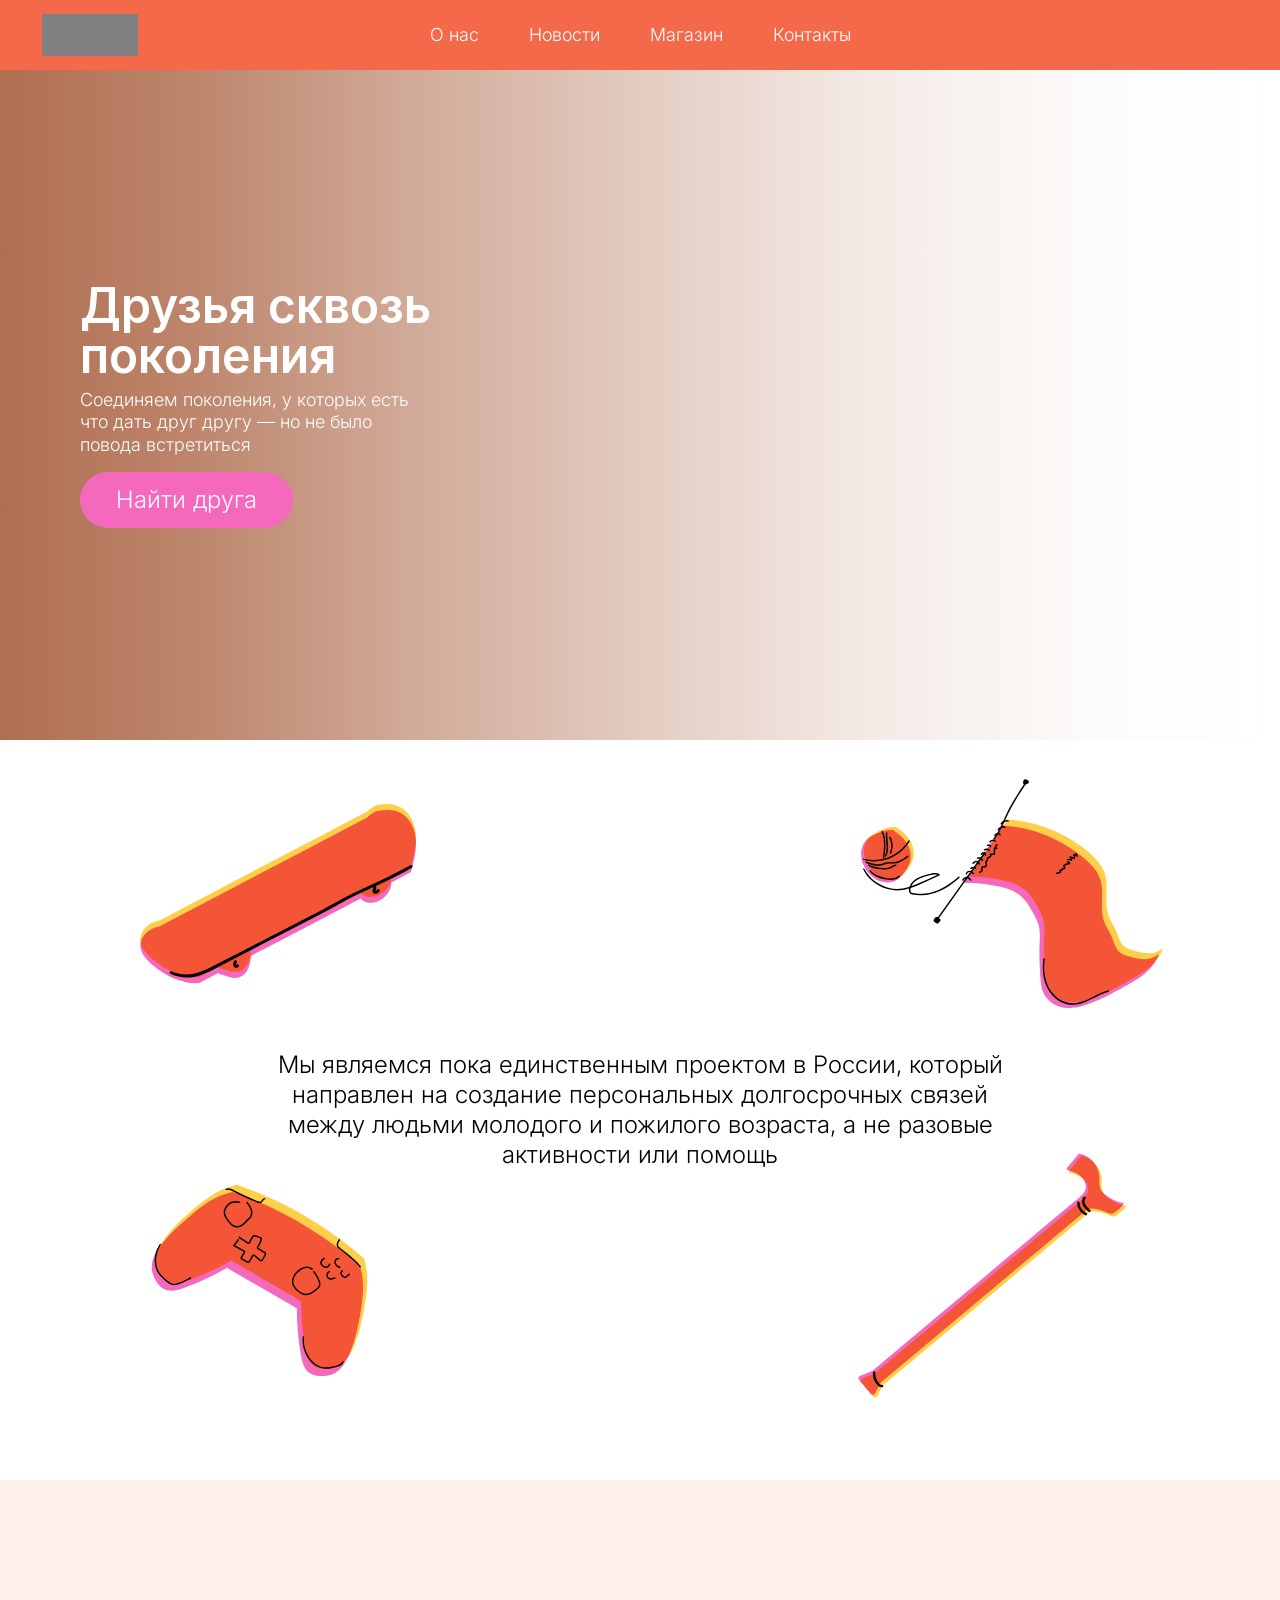
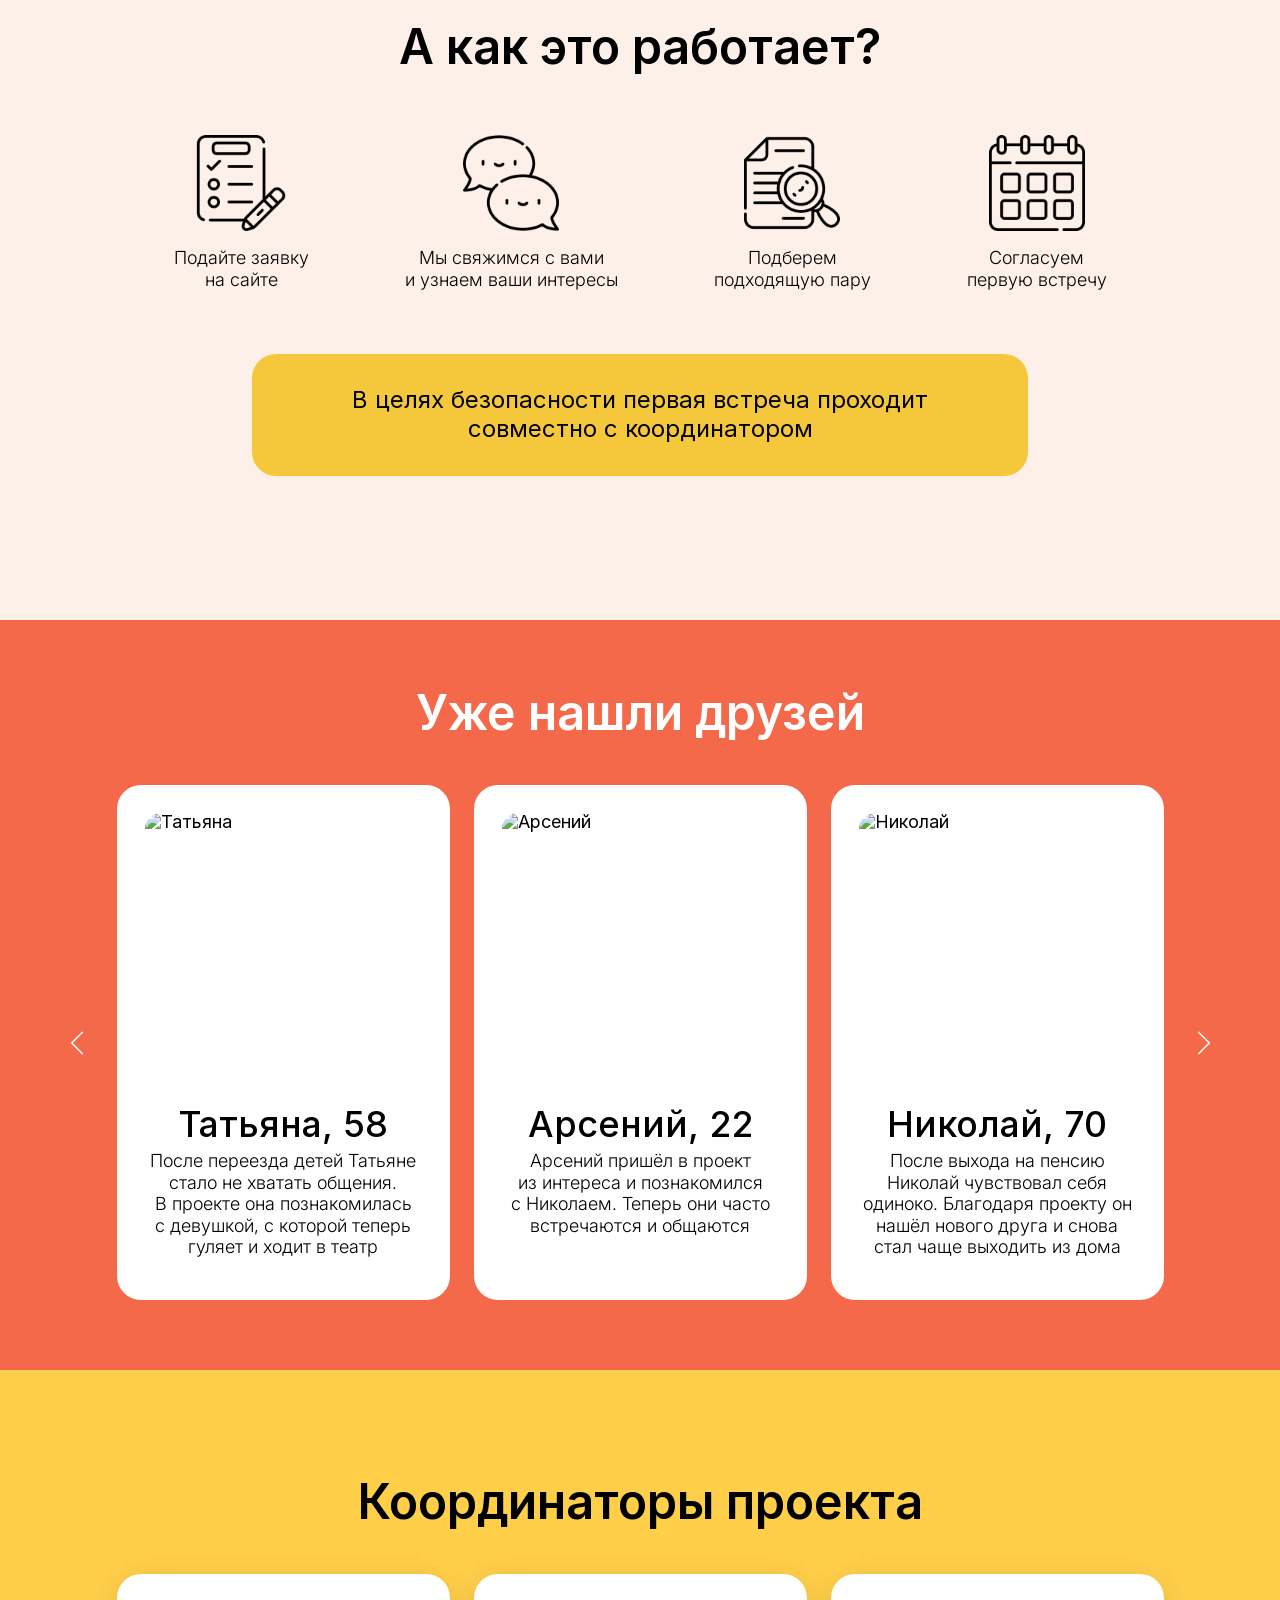
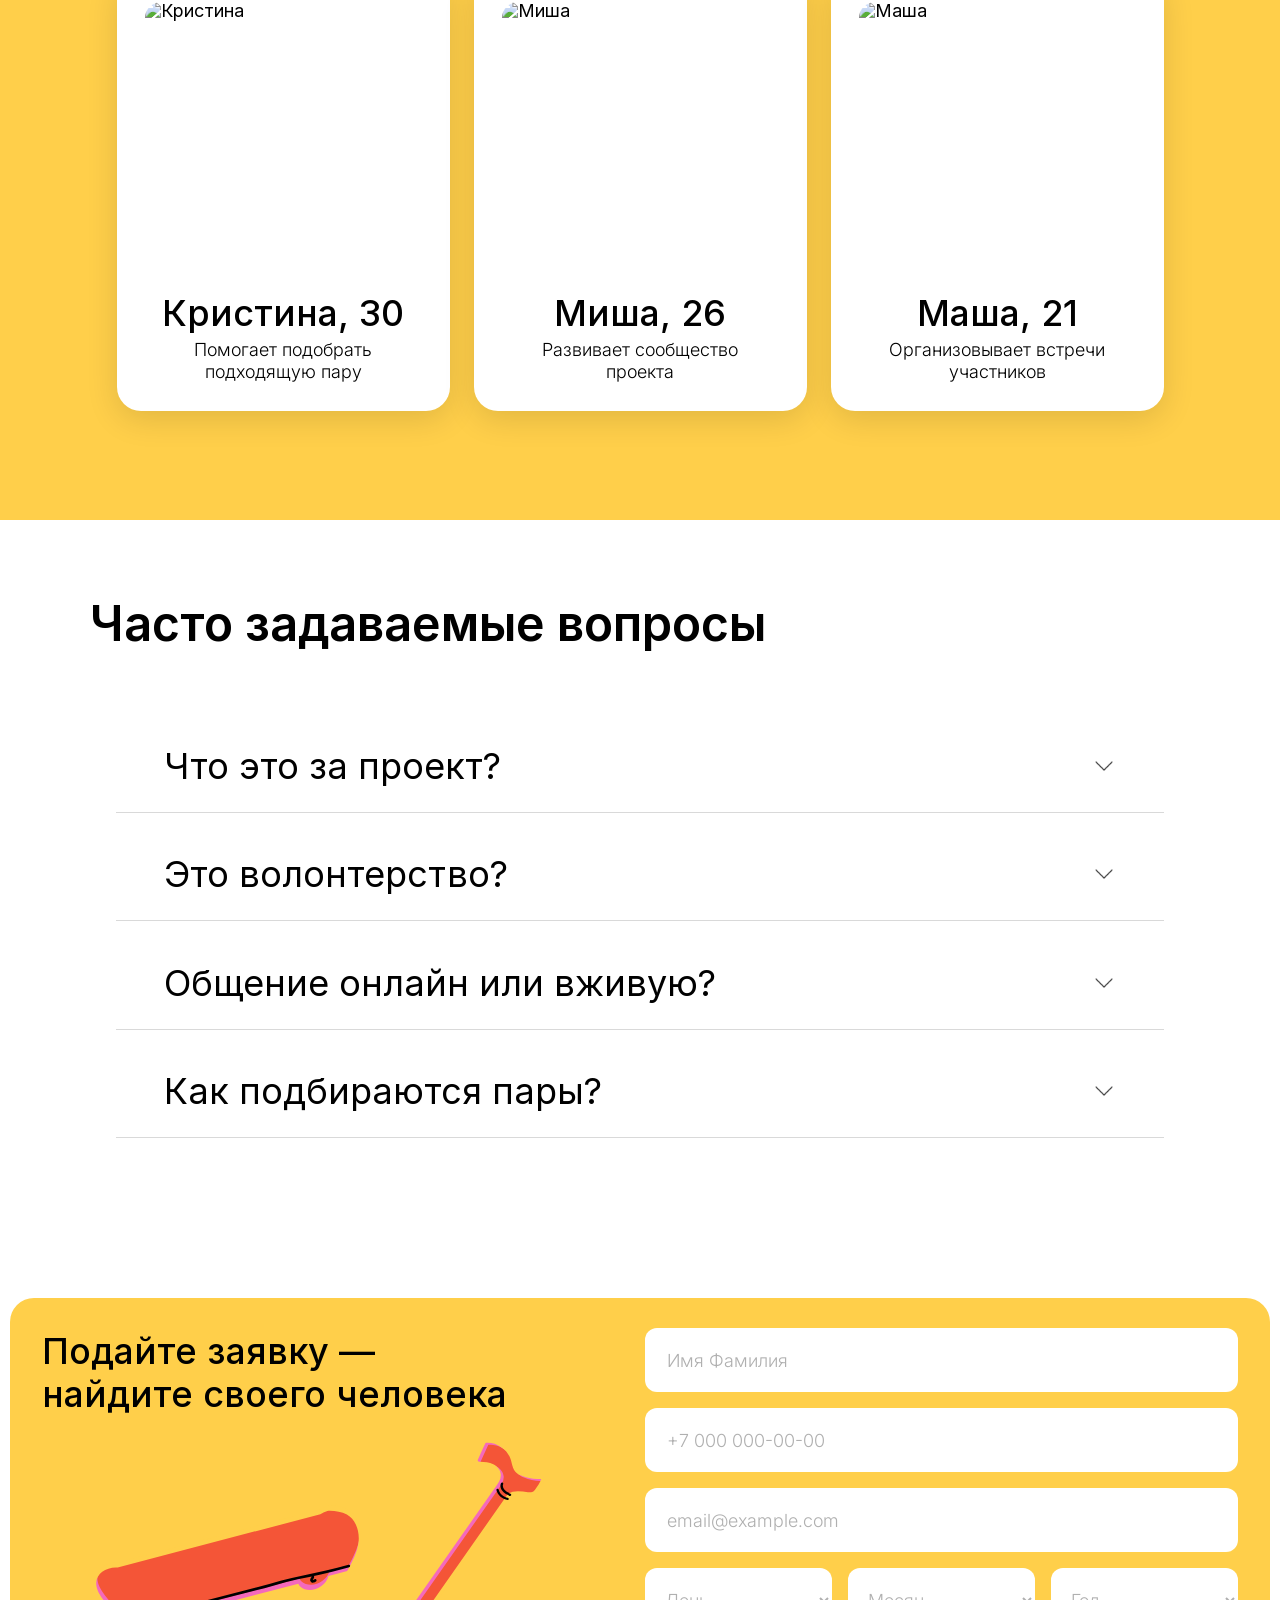
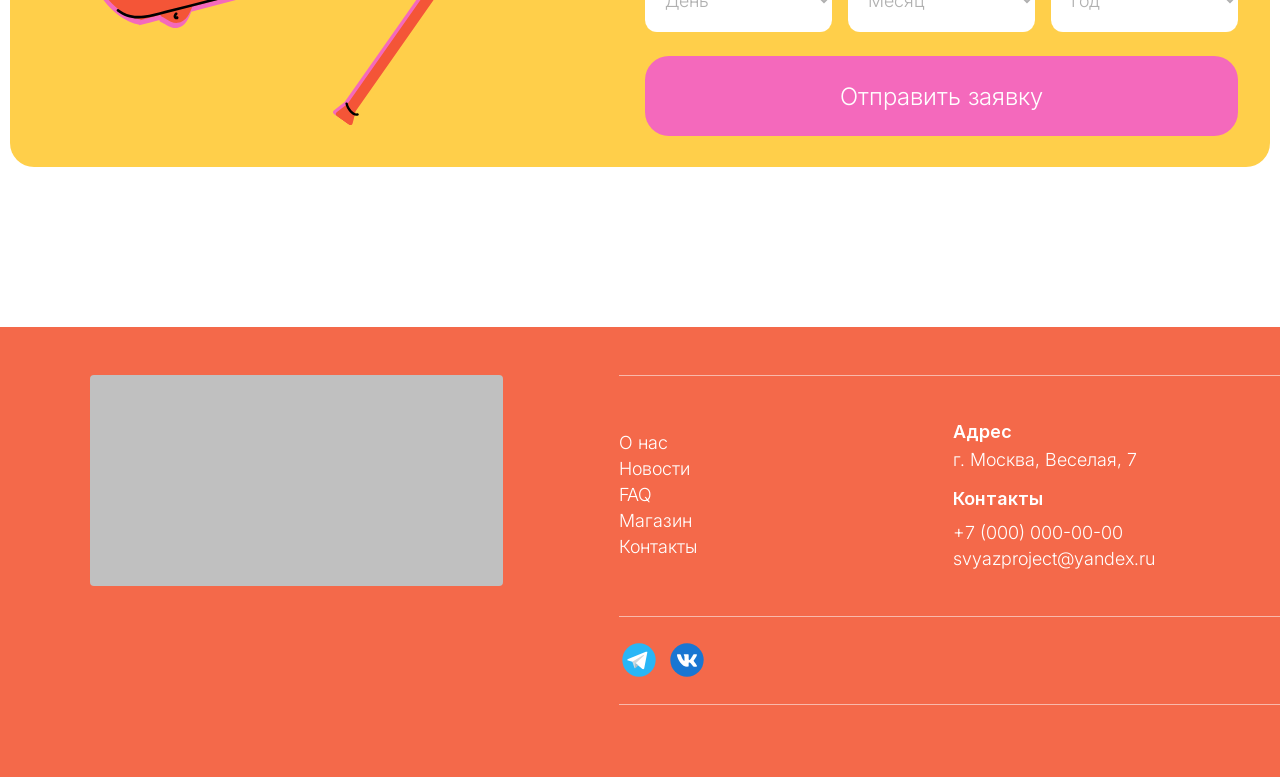
==== index.html @ 75247fa6 "Initial commit: project site" ====
﻿<!doctype html>
<html lang="ru">
  <head>
    <meta charset="UTF-8" />
    <meta name="viewport" content="width=device-width, initial-scale=1.0" />
    <title>Социальный проект "Связь"</title>
    <link rel="stylesheet" href="stylesheets/style.css" />
    <script src="javascripts/scripts.js" defer></script>
  </head>
  <body>
    <nav class="header">
      <a href="index.html"> <div class="logotype"></div></a>
      <a class="headerLink" href="about.html">О нас</a>
      <a class="headerLink" href="news.html">Новости</a>
      <a class="headerLink" href="shop.html">Магазин</a>
      <a class="headerLink" href="contacts.html">Контакты</a>
    </nav>

    <section class="hero">
      <video class="heroBg" autoplay muted loop playsinline>
        <source src="images/видео.mp4" type="video/mp4" />
      </video>
      <div class="heroContent">
        <h1 class="heroTitle">Друзья сквозь поколения</h1>
        <p class="heroSubtitle">
          Соединяем поколения, у которых есть<br />что дать друг другу — но не
          было<br />повода встретиться
        </p>
        <a href="#applicationForm" class="heroButton">Найти друга</a>
      </div>
    </section>

    <div class="introduction">
      <img
        src="images/Asset 7.svg"
        alt=""
        class="introDecor introDecorSkateboard"
      />
      <img src="images/Asset 13.svg" alt="" class="introDecor introDecorYarn" />
      <img
        src="images/Asset 12.svg"
        alt=""
        class="introDecor introDecorGamepad"
      />
      <img src="images/Asset 8.svg" alt="" class="introDecor introDecorCane" />
      <div class="introductionContent">
        <p>
          Мы являемся пока единственным проектом в России, который направлен на
          создание персональных долгосрочных связей между людьми молодого и
          пожилого возраста, а не разовые активности или помощь
        </p>
      </div>
    </div>

    <div class="howItWorks">
      <h2 class="howItWorksTitle">А как это работает?</h2>
      <div class="howItWorksSteps">
        <div class="howItWorksStep">
          <img
            src="icons/free-icon-check-list-3300211.png"
            alt="Заявка"
            class="howItWorksIcon"
          />
          <p>Подайте заявку<br />на сайте</p>
        </div>
        <div class="howItWorksStep">
          <img
            src="icons/free-icon-chat-874655.png"
            alt="Связь"
            class="howItWorksIcon"
          />
          <p>Мы свяжимся с вами<br />и узнаем ваши интересы</p>
        </div>
        <div class="howItWorksStep">
          <img
            src="icons/free-icon-test-730418.png"
            alt="Подбор"
            class="howItWorksIcon"
          />
          <p>Подберем<br />подходящую пару</p>
        </div>
        <div class="howItWorksStep">
          <img
            src="icons/free-icon-calendar-8080635.png"
            alt="Встреча"
            class="howItWorksIcon"
          />
          <p>Согласуем<br />первую встречу</p>
        </div>
      </div>
      <div class="howItWorksBanner">
        <p>
          В целях безопасности первая встреча проходит<br />совместно с
          координатором
        </p>
      </div>
    </div>

    <div class="HaveFoundFriends">
      <h2 class="haveFoundFriendsTitle">Уже нашли друзей</h2>
      <div class="carouselWrapper">
        <button class="carouselArrow carouselArrowLeft" id="prevBtn">
          <img src="icons/free-icon-chevron-down-17286296.png" alt="Назад" />
        </button>
        <div class="carouselViewport">
          <div class="carouselTrack" id="carouselTrack">
            <div class="friendCard">
              <img
                src="images/Different Slavic woman 45-58.png"
                alt="Татьяна"
                class="friendCardPhoto"
              />
              <div class="friendCardText">
                <h3 class="friendCardName">Татьяна, 58</h3>
                <p class="friendCardDesc">
                  После переезда детей Татьяне стало не хватать общения.<br />
                  В проекте она познакомилась <br />с девушкой, с которой теперь
                  гуляет и ходит в театр
                </p>
              </div>
            </div>
            <div class="friendCard">
              <img
                src="images/Young Slavic man portrait 1.png"
                alt="Арсений"
                class="friendCardPhoto"
              />
              <div class="friendCardText">
                <h3 class="friendCardName">Арсений, 22</h3>
                <p class="friendCardDesc">
                  Арсений пришёл в проект <br />из интереса и познакомился<br />
                  с Николаем. Теперь они часто встречаются и общаются
                </p>
              </div>
            </div>
            <div class="friendCard">
              <img
                src="images/Elder Slavic man 70.png"
                alt="Николай"
                class="friendCardPhoto"
              />
              <div class="friendCardText">
                <h3 class="friendCardName">Николай, 70</h3>
                <p class="friendCardDesc">
                  После выхода на пенсию Николай чувствовал себя одиноко.
                  Благодаря проекту он нашёл нового друга и снова стал чаще
                  выходить из дома
                </p>
              </div>
            </div>
            <div class="friendCard">
              <img
                src="images/Different Slavic woman_ 58.png"
                alt="Елена"
                class="friendCardPhoto"
              />
              <div class="friendCardText">
                <h3 class="friendCardName">Елена, 50</h3>
                <p class="friendCardDesc">
                  Елена давно хотела найти единомышленников. В проекте она
                  познакомилась с молодым человеком, с которым они занимаются
                  живописью
                </p>
              </div>
            </div>
            <div class="friendCard">
              <img
                src="images/Young Slavic man portrait 2.png"
                alt="Дмитрий"
                class="friendCardPhoto"
              />
              <div class="friendCardText">
                <h3 class="friendCardName">Дмитрий, 25</h3>
                <p class="friendCardDesc">
                  Дмитрий хотел поделиться своим опытом с людьми старшего
                  поколения. В проекте он нашёл наставника и близкого друга
                </p>
              </div>
            </div>
          </div>
        </div>
        <button class="carouselArrow carouselArrowRight" id="nextBtn">
          <img src="icons/free-icon-chevron-down-17286296.png" alt="Вперёд" />
        </button>
      </div>
    </div>

    <div class="Coordinators">
      <h2 class="coordinatorsTitle">Координаторы проекта</h2>
      <div class="coordinatorsCards">
        <div class="coordinatorCard">
          <img
            src="images/Different woman_ 30.png"
            alt="Кристина"
            class="friendCardPhoto"
          />
          <div class="coordinatorCardText">
            <h3 class="friendCardName">Кристина, 30</h3>
            <p class="friendCardDesc">Помогает подобрать подходящую пару</p>
          </div>
        </div>
        <div class="coordinatorCard">
          <img
            src="images/Man_ 26 _ Instagram style.png"
            alt="Миша"
            class="friendCardPhoto"
          />
          <div class="coordinatorCardText">
            <h3 class="friendCardName">Миша, 26</h3>
            <p class="friendCardDesc">
              Развивает сообщество<br />
              проекта
            </p>
          </div>
        </div>
        <div class="coordinatorCard">
          <img
            src="images/Woman_ 21 _ Instagram style.png"
            alt="Маша"
            class="friendCardPhoto"
          />
          <div class="coordinatorCardText">
            <h3 class="friendCardName">Маша, 21</h3>
            <p class="friendCardDesc">Организовывает встречи участников</p>
          </div>
        </div>
      </div>
    </div>

    <div class="faq">
      <h2 class="faqTitle">Часто задаваемые вопросы</h2>
      <div class="faqList">
        <div class="faqItem">
          <button class="faqQuestion">
            <span>Что это за проект?</span>
            <img
              src="icons/free-icon-chevron-down-17286296.png"
              alt=""
              class="faqChevron"
            />
          </button>
          <div class="faqAnswer">
            <p>
              «Связь» — социальный проект, который соединяет молодых людей и
              людей старшего возраста для долгосрочной дружбы. Мы подбираем пары
              по интересам и сопровождаем их на протяжении всего общения.
            </p>
          </div>
          <div class="faqDivider"></div>
        </div>

        <div class="faqItem">
          <button class="faqQuestion">
            <span>Это волонтерство?</span>
            <img
              src="icons/free-icon-chevron-down-17286296.png"
              alt=""
              class="faqChevron"
            />
          </button>
          <div class="faqAnswer">
            <p>
              Мы не называем это волонтерством, потому что общение
              взаимовыгодно: обе стороны получают новые знакомства, опыт и
              поддержку. Участие добровольное и бесплатное.
            </p>
          </div>
          <div class="faqDivider"></div>
        </div>

        <div class="faqItem">
          <button class="faqQuestion">
            <span>Общение онлайн или вживую?</span>
            <img
              src="icons/free-icon-chevron-down-17286296.png"
              alt=""
              class="faqChevron"
            />
          </button>
          <div class="faqAnswer">
            <p>
              Мы ориентируемся на живые встречи — прогулки, совместные занятия,
              посещение мероприятий.
            </p>
          </div>
          <div class="faqDivider"></div>
        </div>

        <div class="faqItem">
          <button class="faqQuestion">
            <span>Как подбираются пары?</span>
            <img
              src="icons/free-icon-chevron-down-17286296.png"
              alt=""
              class="faqChevron"
            />
          </button>
          <div class="faqAnswer">
            <p>
              После подачи заявки координатор связывается с вами и узнаёт ваши
              интересы, график и пожелания. На основе этого мы подбираем
              подходящего человека вручную.
            </p>
          </div>
          <div class="faqDivider"></div>
        </div>
      </div>
    </div>

    <div class="applicationForm" id="applicationForm">
      <div class="appFormCard">
        <div class="appFormLeft">
          <h2 class="appFormTitle">
            Подайте заявку —<br />найдите своего человека
          </h2>
          <img src="images/Asset 7.svg" alt="" class="appFormDecorSkateboard" />
          <img src="images/Asset 8.svg" alt="" class="appFormDecorCane" />
        </div>
        <form class="appFormFields" id="appForm" novalidate>
          <input
            type="text"
            class="appFormInput"
            id="fullName"
            placeholder="Имя Фамилия"
            autocomplete="name"
          />
          <input
            type="tel"
            class="appFormInput"
            id="phone"
            placeholder="+7 000 000-00-00"
            autocomplete="tel"
          />
          <input
            type="email"
            class="appFormInput"
            id="email"
            placeholder="email@example.com"
            autocomplete="email"
          />
          <div class="appFormDateRow">
            <select class="appFormSelect" id="daySelect">
              <option value="" disabled selected>День</option>
            </select>
            <select class="appFormSelect" id="monthSelect">
              <option value="" disabled selected>Месяц</option>
              <option value="1">Январь</option>
              <option value="2">Февраль</option>
              <option value="3">Март</option>
              <option value="4">Апрель</option>
              <option value="5">Май</option>
              <option value="6">Июнь</option>
              <option value="7">Июль</option>
              <option value="8">Август</option>
              <option value="9">Сентябрь</option>
              <option value="10">Октябрь</option>
              <option value="11">Ноябрь</option>
              <option value="12">Декабрь</option>
            </select>
            <select class="appFormSelect" id="yearSelect">
              <option value="" disabled selected>Год</option>
            </select>
          </div>
          <button type="submit" class="appFormButton">Отправить заявку</button>
        </form>
      </div>
    </div>

    <footer class="footer">
      <div class="footerDivider"></div>
      <div class="footerMain">
        <a href="index.html" class="footerLogo"></a>
        <nav class="footerNav">
          <a href="about.html" class="footerNavLink">О нас</a>
          <a href="news.html" class="footerNavLink">Новости</a>
          <a href="404.html" class="footerNavLink">FAQ</a>
          <a href="shop.html" class="footerNavLink">Магазин</a>
          <a href="contacts.html" class="footerNavLink">Контакты</a>
        </nav>
        <div class="footerContacts">
          <div class="footerContactBlock">
            <p class="footerAdressTitle">Адрес</p>
            <p class="footerAdressText">
              г. Москва, Веселая, 7
            </p>
          </div>
          <div class="footerContactBlock">
            <p class="footerContactTitle">Контакты</p>
            <div class="footerContactDetails">
              <p class="footerContactText">+7 (000) 000-00-00</p>
              <p class="footerContactText">svyazproject@yandex.ru</p>
            </div>
          </div>
        </div>
      </div>
      <div class="footerDivider"></div>
      <div class="footerSocial">
        <a href="404.html" class="footerSocialLink">
          <img
            src="icons/icons8-телеграм.svg"
            alt="Telegram"
            width="40"
            height="40"
          />
        </a>
        <a href="404.html" class="footerSocialLink">
          <img
            src="icons/icons8-vk-в-круге.svg"
            alt="ВКонтакте"
            width="40"
            height="40"
          />
        </a>
      </div>
      <div class="footerDivider"></div>
    </footer>
  </body>
</html>
---- stylesheets/style.css ----
@import "reset.css";
@import "fonts.css";
@import "layout.css";
@import "animation.css";
@import "adaptive.css";
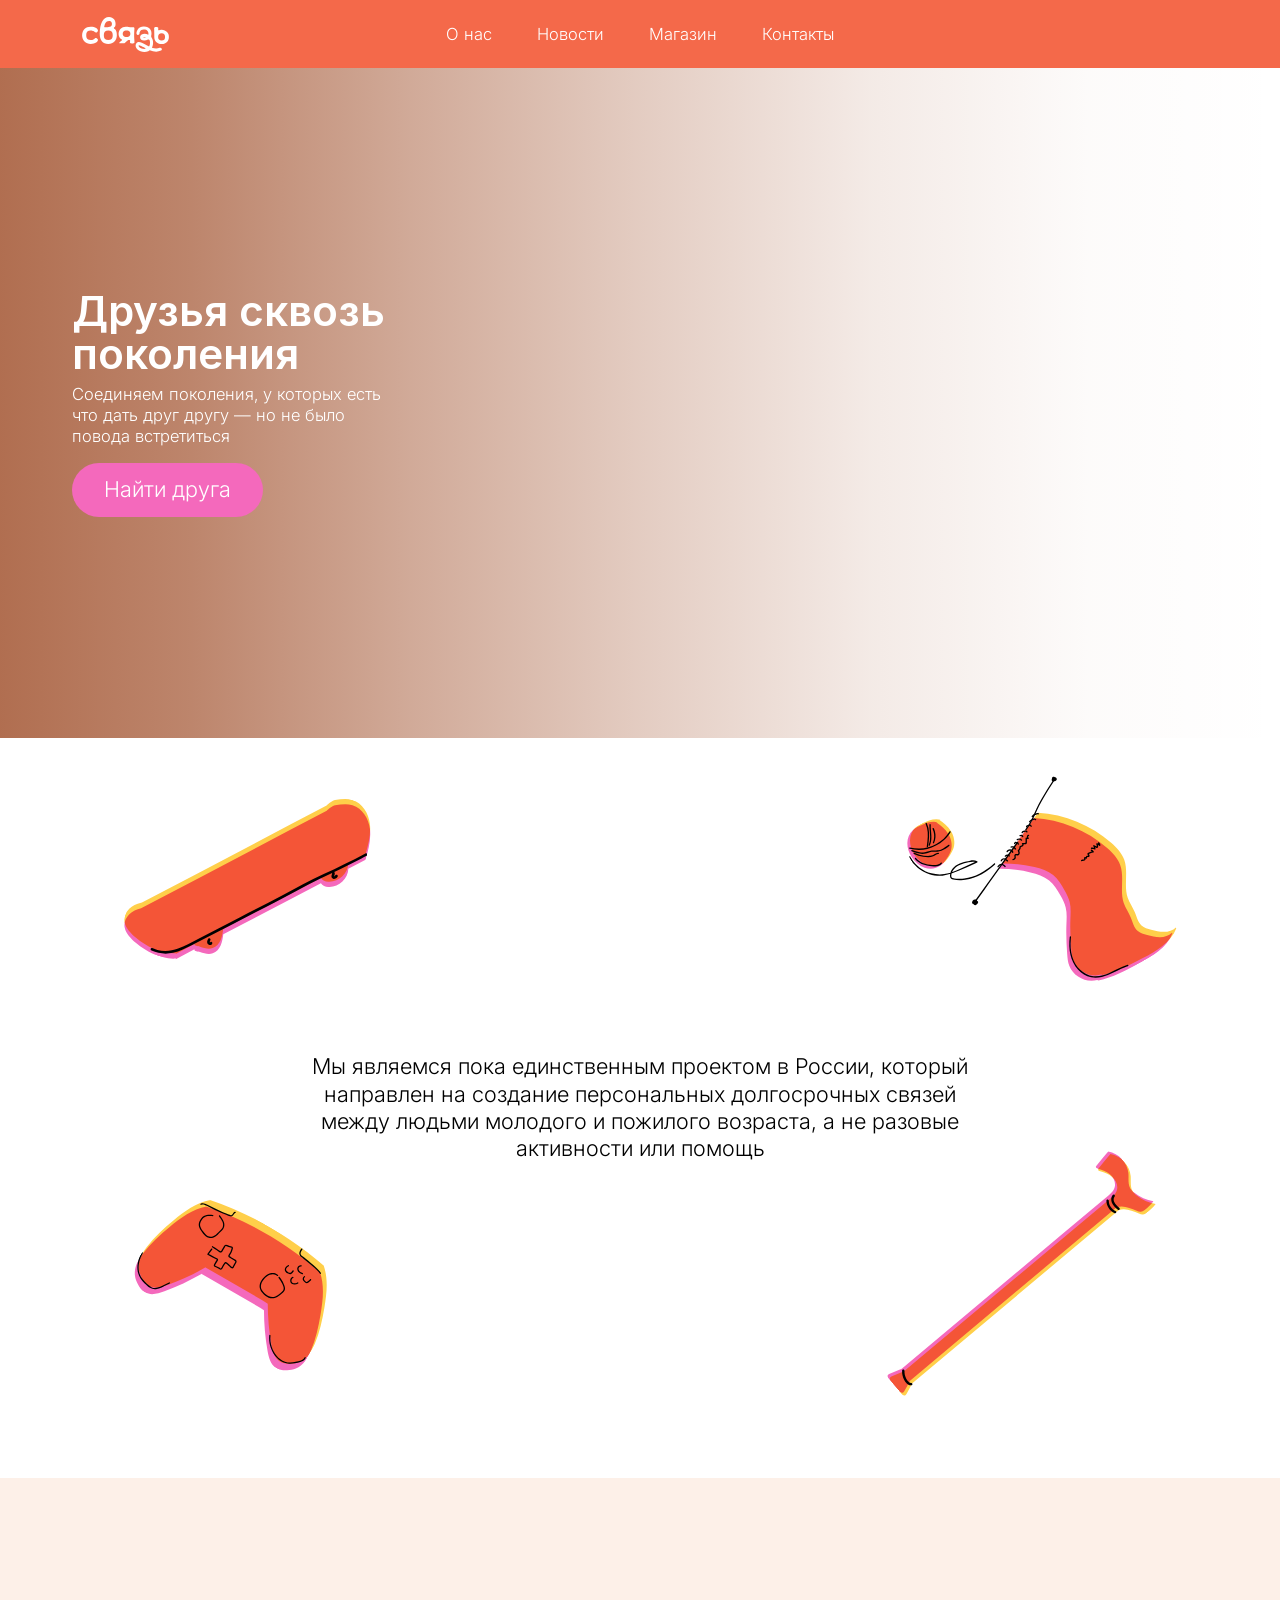
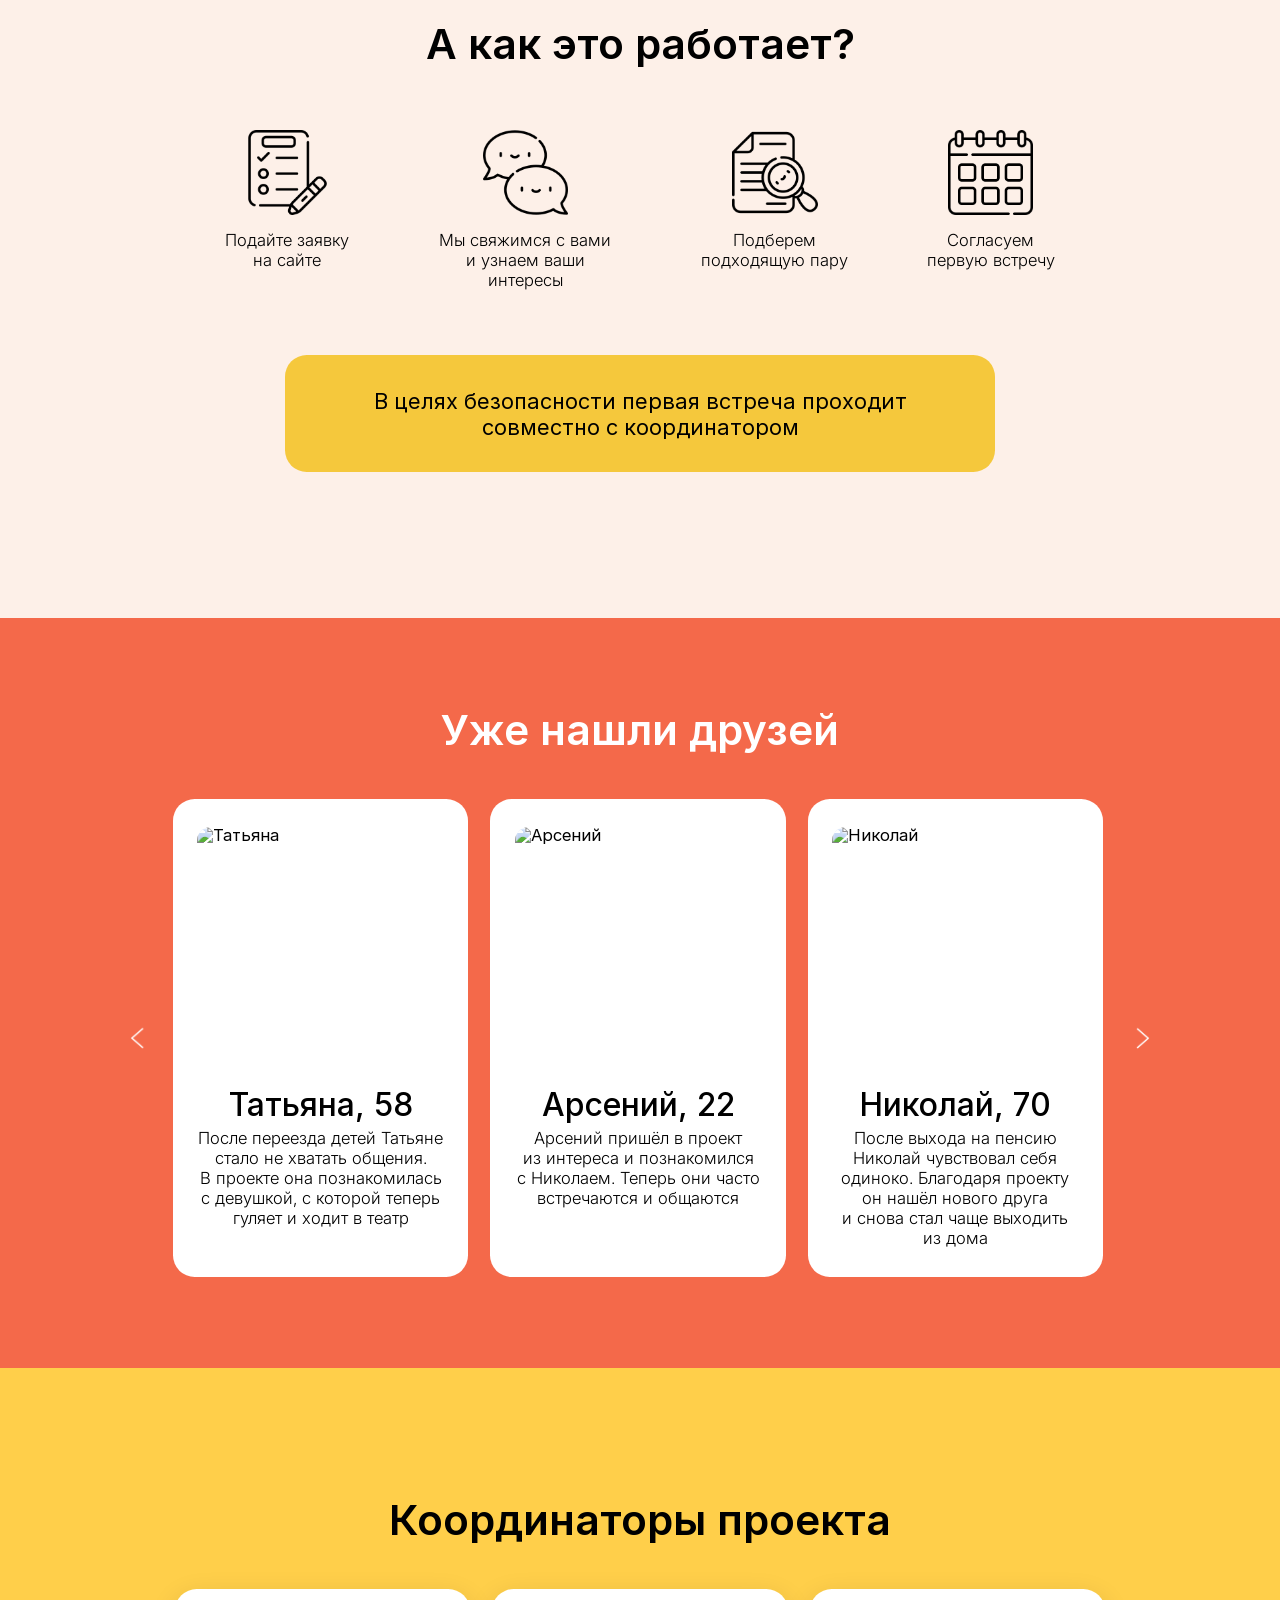
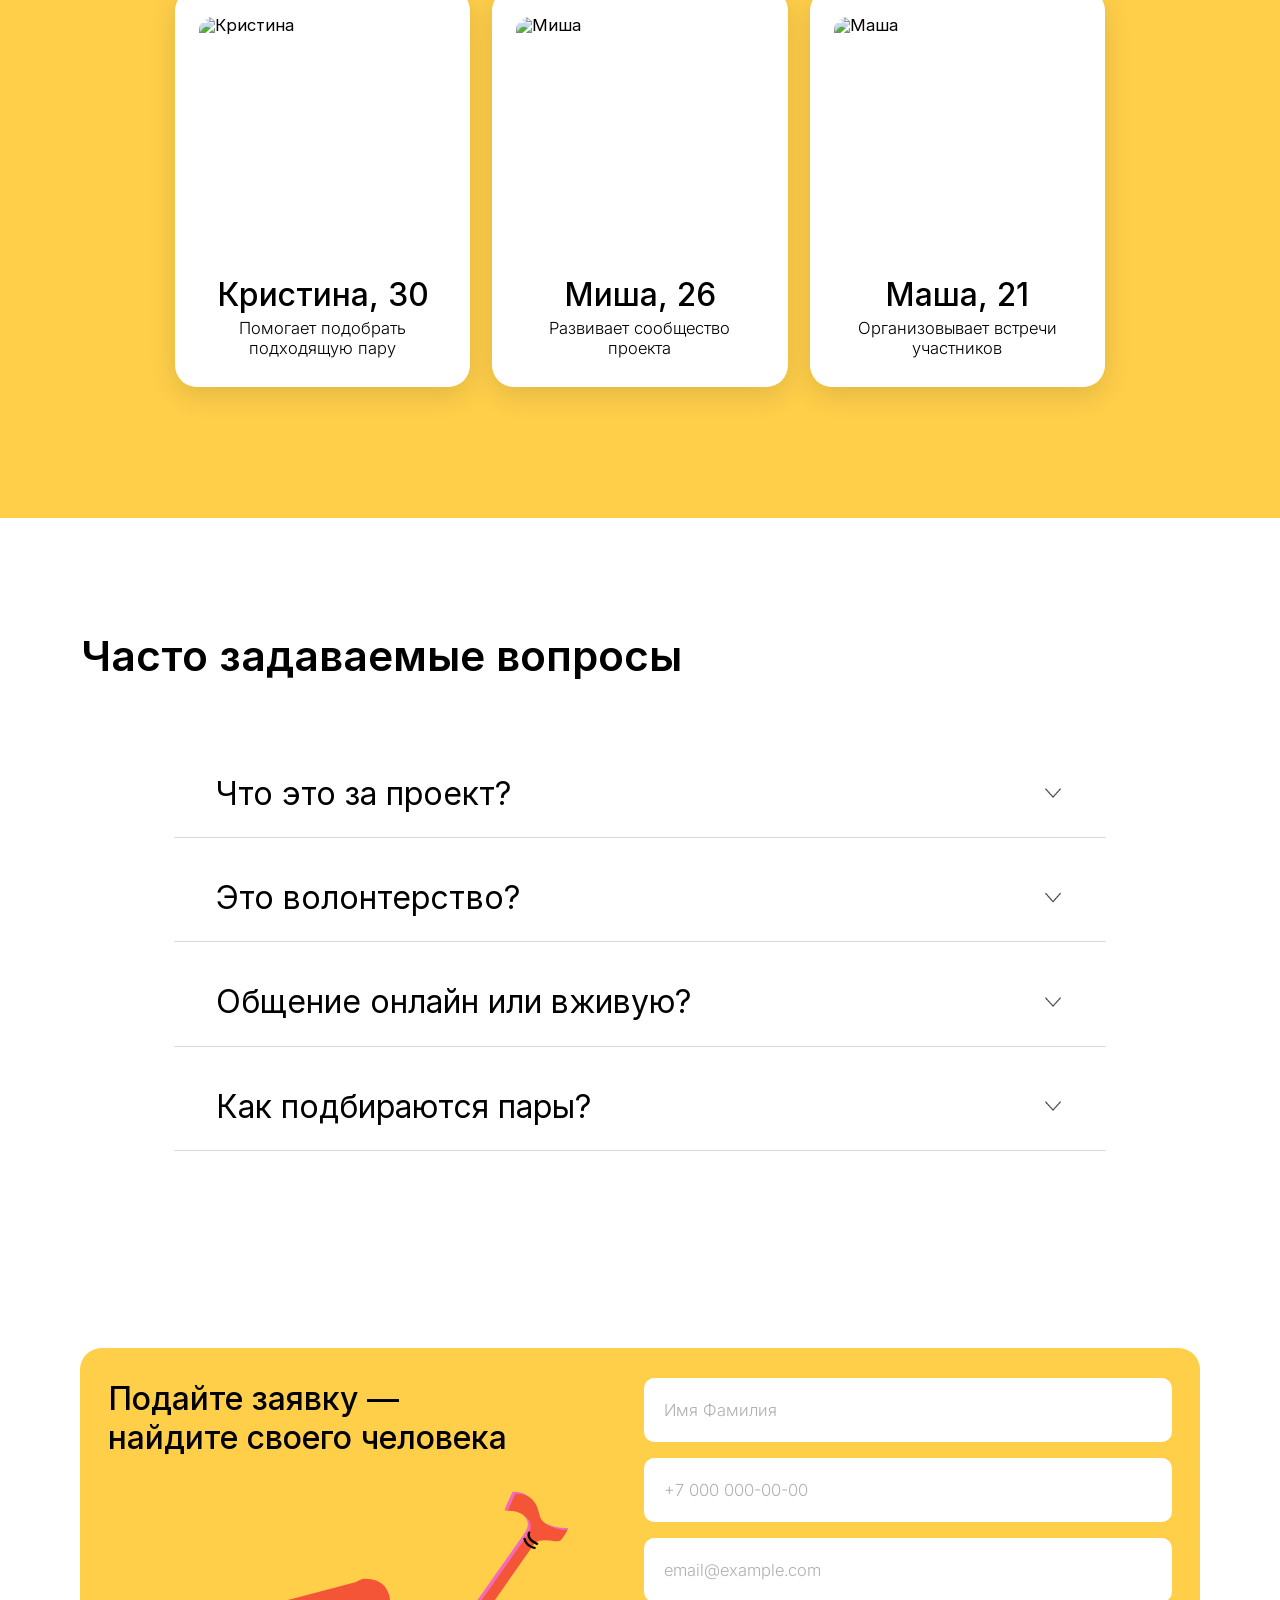
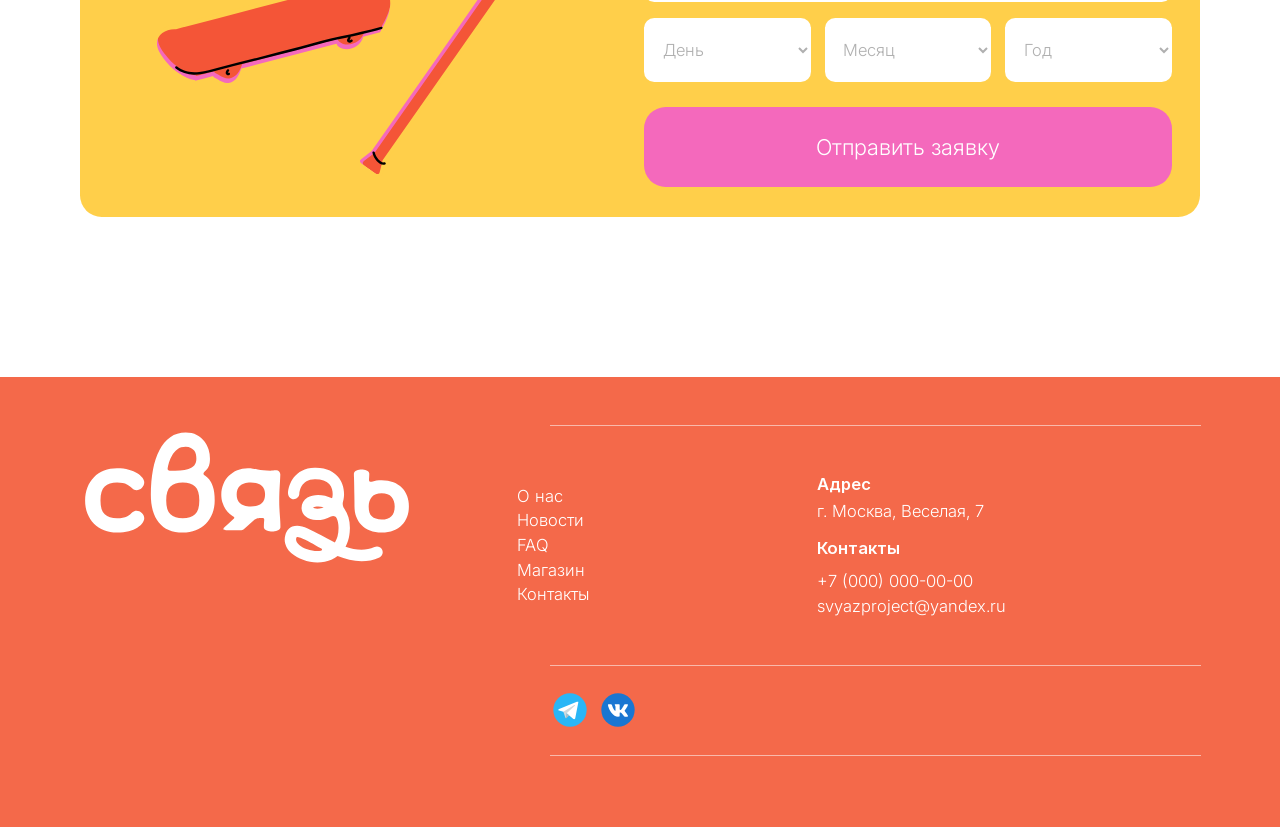
==== commit 1fd40493: "Update site: images, animations, CSS layout improvements - Added WebP images and product photos for " ====
--- a/index.html
+++ b/index.html
@@ -9,7 +9,10 @@
   </head>
   <body>
     <nav class="header">
-      <a href="index.html"> <div class="logotype"></div></a>
+      <a href="index.html">
+        <div class="logotype">
+          <img src="images/logo-15.svg" alt="Логотип" /></div
+      ></a>
       <a class="headerLink" href="about.html">О нас</a>
       <a class="headerLink" href="news.html">Новости</a>
       <a class="headerLink" href="shop.html">Магазин</a>
@@ -143,8 +146,8 @@
                 <h3 class="friendCardName">Николай, 70</h3>
                 <p class="friendCardDesc">
                   После выхода на пенсию Николай чувствовал себя одиноко.
-                  Благодаря проекту он нашёл нового друга и снова стал чаще
-                  выходить из дома
+                  Благодаря проекту он нашёл нового друга<br />
+                  и снова стал чаще выходить <br />из дома
                 </p>
               </div>
             </div>
@@ -157,9 +160,9 @@
               <div class="friendCardText">
                 <h3 class="friendCardName">Елена, 50</h3>
                 <p class="friendCardDesc">
-                  Елена давно хотела найти единомышленников. В проекте она
-                  познакомилась с молодым человеком, с которым они занимаются
-                  живописью
+                  Елена давно хотела найти единомышленников. <br />
+                  В проекте она познакомилась с молодым человеком, <br />с
+                  которым они занимаются живописью
                 </p>
               </div>
             </div>
@@ -173,7 +176,8 @@
                 <h3 class="friendCardName">Дмитрий, 25</h3>
                 <p class="friendCardDesc">
                   Дмитрий хотел поделиться своим опытом с людьми старшего
-                  поколения. В проекте он нашёл наставника и близкого друга
+                  поколения. <br />В проекте он нашёл наставника и близкого
+                  друга
                 </p>
               </div>
             </div>
@@ -369,7 +373,9 @@
     <footer class="footer">
       <div class="footerDivider"></div>
       <div class="footerMain">
-        <a href="index.html" class="footerLogo"></a>
+        <a href="index.html" class="footerLogo"
+          ><img src="images/logo-15.svg" alt="Логотип"
+        /></a>
         <nav class="footerNav">
           <a href="about.html" class="footerNavLink">О нас</a>
           <a href="news.html" class="footerNavLink">Новости</a>
@@ -380,9 +386,7 @@
         <div class="footerContacts">
           <div class="footerContactBlock">
             <p class="footerAdressTitle">Адрес</p>
-            <p class="footerAdressText">
-              г. Москва, Веселая, 7
-            </p>
+            <p class="footerAdressText">г. Москва, Веселая, 7</p>
           </div>
           <div class="footerContactBlock">
             <p class="footerContactTitle">Контакты</p>
